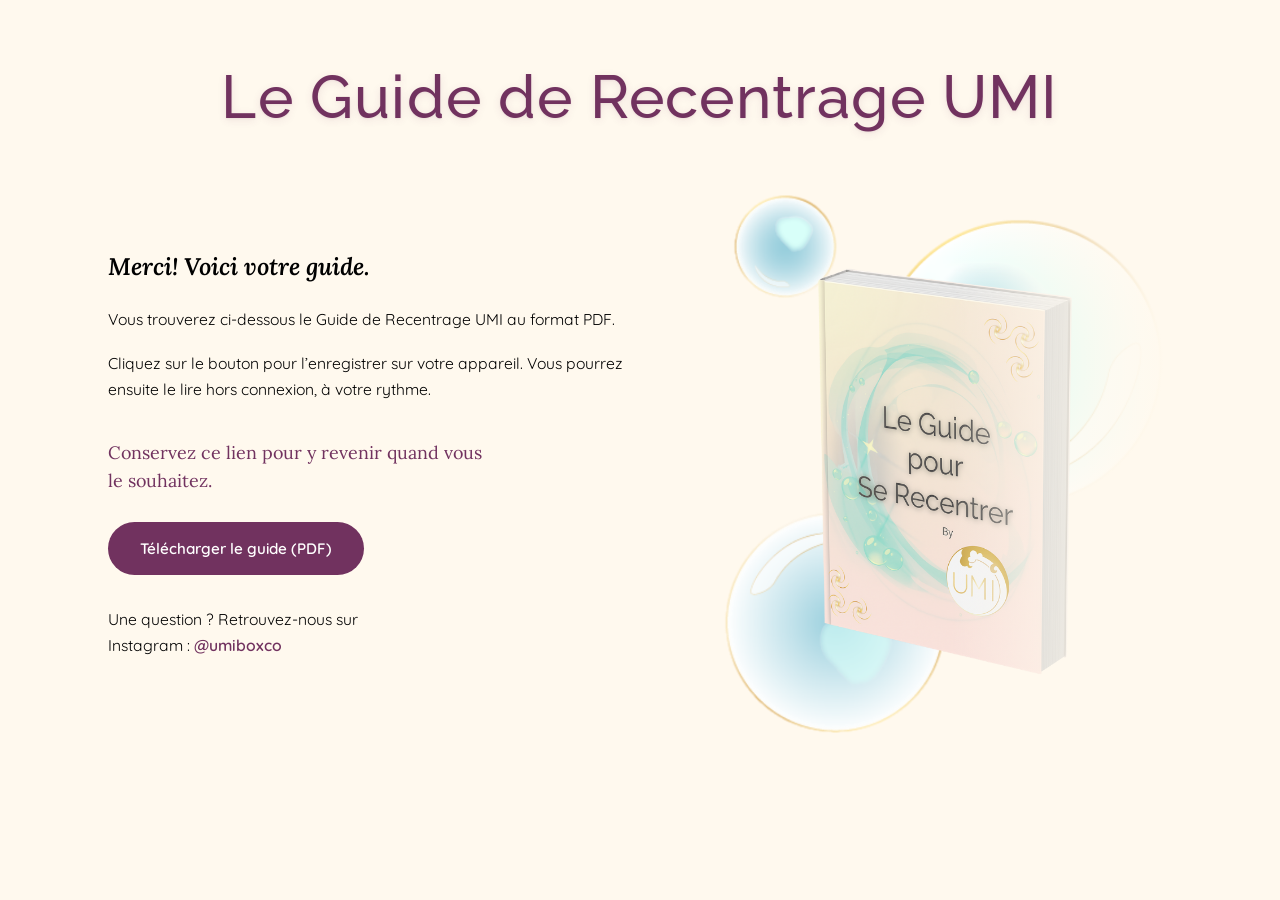
==== guide-recentrage-umi.html @ fcbb3e37 "update" ====
<!DOCTYPE html>
<html lang="fr">

<head>
	<meta charset="UTF-8" />
	<meta name="viewport" content="width=device-width, initial-scale=1.0" />
	<meta name="robots" content="noindex, nofollow" />
	<title>Le Guide de Recentrage UMI — Téléchargement</title>
	<link rel="preconnect" href="https://fonts.googleapis.com" />
	<link rel="preconnect" href="https://fonts.gstatic.com" crossorigin />
	<link
		href="https://fonts.googleapis.com/css2?family=Raleway:wght@300;400;500;600&family=Quicksand:wght@300;400;500;600&family=Lora:wght@400;500;600&display=swap"
		rel="stylesheet" />

	<script async src="https://plausible.io/js/pa-QYfDeTM0fi3VLkFNxOoc6.js"></script>
	<script>
		window.plausible = window.plausible || function () { (plausible.q = plausible.q || []).push(arguments) }, plausible.init = plausible.init || function (i) { plausible.o = i || {} };
		plausible.init()
	</script>

	<style>
		:root {
			--bg-cream: #fff9ee;
			--text: #000000;
			--plum: #71325f;
		}

		* {
			margin: 0;
			padding: 0;
			box-sizing: border-box;
		}

		body {
			font-family: "Quicksand", sans-serif;
			background: var(--bg-cream);
			color: var(--text);
			min-height: 100vh;
			line-height: 1.65;
		}

		.page {
			max-width: 1120px;
			margin: 0 auto;
			padding: 48px 28px 72px;
		}

		.page-header {
			text-align: center;
			margin-bottom: 48px;
		}

		.page-title {
			font-family: "Raleway", sans-serif;
			font-size: 60px;
			font-weight: 500;
			color: var(--plum);
			letter-spacing: 0.02em;
			text-shadow: 0 2px 8px rgba(113, 50, 95, 0.12), 0 1px 2px rgba(113, 50, 95, 0.08);
		}

		.layout {
			display: grid;
			grid-template-columns: minmax(0, 1.15fr) minmax(0, 0.95fr);
			gap: clamp(32px, 5vw, 56px);
			align-items: center;
		}

		.copy {
			max-width: 36rem;
			padding-right: clamp(0px, 2vw, 24px);
		}

		.copy h2 {
			font-family: "Lora", serif;
			font-size: clamp(1.25rem, 2.4vw, 1.5rem);
			font-style: italic;
			font-weight: 600;
			color: var(--text);
			line-height: 1.45;
			margin-bottom: 22px;
		}

		.copy p {
			font-size: 0.98rem;
			margin-bottom: 18px;
			color: var(--text);
		}

		.cta-block {
			font-family: "Lora", serif;
			text-align: left;
			margin-top: 36px;
			margin-bottom: 28px;
		}

		.cta-block p {
			font-size: clamp(1rem, 1.8vw, 1.12rem);
			line-height: 1.55;
			max-width: 34ch;
			margin: 0;
			color: var(--plum);
		}

		.download-wrap {
			margin: 0;
		}

		.download-btn {
			display: inline-block;
			padding: 14px 32px;
			border: none;
			border-radius: 999px;
			background: var(--plum);
			color: #fff;
			font-family: "Quicksand", sans-serif;
			font-size: 0.95rem;
			font-weight: 600;
			text-decoration: none;
			cursor: pointer;
			white-space: nowrap;
			transition: background 0.2s ease, transform 0.15s ease;
		}

		.download-btn:hover {
			background: #5f2a50;
		}

		.download-btn:active {
			transform: scale(0.98);
		}

		.contact-note {
			font-size: 0.9rem;
			color: rgba(0, 0, 0, 0.65);
			margin-top: 32px;
			margin-bottom: 0;
			max-width: 34ch;
		}

		.contact-note a {
			color: var(--plum);
			font-weight: 600;
			text-decoration: none;
		}

		.contact-note a:hover {
			text-decoration: underline;
		}

		.visual {
			display: flex;
			align-items: center;
			justify-content: center;
			position: relative;
			min-height: 0;
		}

		.visual::after {
			content: "";
			position: absolute;
			top: 0;
			right: 0;
			bottom: 0;
			width: min(58%, 220px);
			pointer-events: none;
			z-index: 1;
			background: linear-gradient(to right,
					rgba(255, 249, 238, 0) 0%,
					rgba(255, 249, 238, 0.55) 45%,
					var(--bg-cream) 100%);
		}

		.book-wrap {
			position: relative;
			z-index: 0;
			max-width: min(440px, 94vw);
		}

		.book-wrap img {
			width: 100%;
			height: auto;
			display: block;
		}

		@media (max-width: 880px) {
			.layout {
				grid-template-columns: 1fr;
				align-items: start;
			}

			.copy {
				max-width: none;
				padding-right: 0;
			}

			.visual {
				order: -1;
				margin-bottom: 8px;
			}
		}

		@media (max-width: 640px) {
			.page-title {
				font-size: clamp(1.75rem, 7vw, 60px);
			}
		}

		@media (max-width: 480px) {
			.page {
				padding: 32px 18px 56px;
			}

			.download-btn {
				width: 100%;
				max-width: 320px;
				text-align: center;
				white-space: normal;
			}
		}
	</style>
</head>

<body>
	<div class="page">
		<header class="page-header">
			<h1 class="page-title">Le Guide de Recentrage UMI</h1>
		</header>

		<div class="layout">
			<div class="copy">
				<h2>Merci! Voici votre guide.</h2>

				<p>
					Vous trouverez ci-dessous le Guide de Recentrage UMI au format PDF.
				</p>

				<p>
					Cliquez sur le bouton pour l’enregistrer sur votre appareil. Vous pourrez
					ensuite le lire hors connexion, à votre rythme.
				</p>

				<div class="cta-block">
					<p>Conservez ce lien pour y revenir quand vous le souhaitez.</p>
				</div>

				<div class="download-wrap">
					<a class="download-btn" href="GDRUMI.pdf" download="Guide-de-Recentrage-UMI.pdf" id="download-link">
						Télécharger le guide (PDF)
					</a>
				</div>

				<p class="contact-note">
					Une question ? Retrouvez-nous sur Instagram :
					<a href="https://www.instagram.com/umiboxco/" target="_blank" rel="noopener noreferrer">@umiboxco</a>
				</p>
			</div>

			<div class="visual">
				<div class="book-wrap">
					<img src="guide.png" alt="Couverture du Guide de Recentrage UMI" width="779" height="952" />
				</div>
			</div>
		</div>
	</div>

	<script>
		document.getElementById("download-link").addEventListener("click", function () {
			if (window.plausible) plausible("Guide PDF Download");
		});
	</script>
</body>

</html>
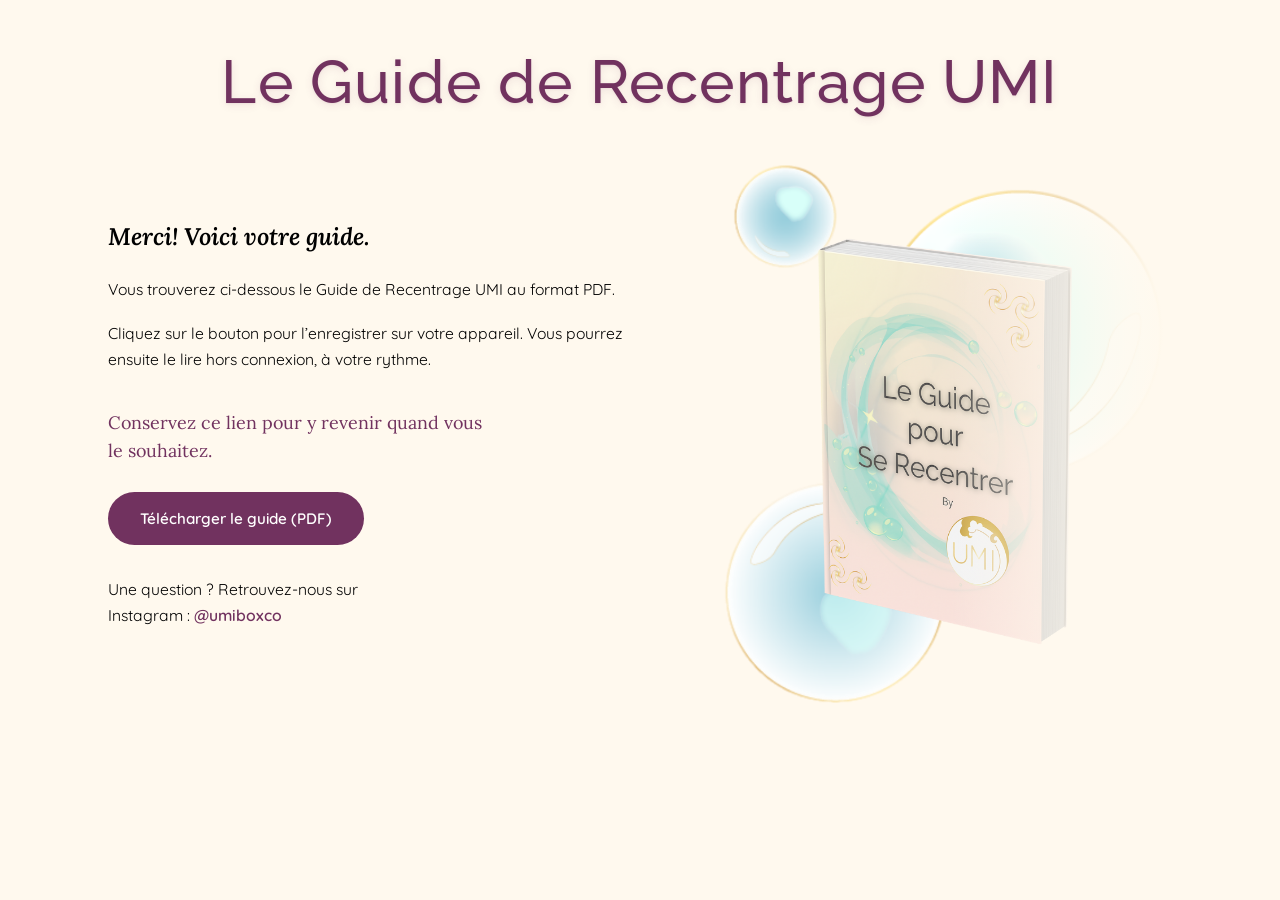
==== commit d41d9477: "guide" ====
--- a/guide-recentrage-umi.html
+++ b/guide-recentrage-umi.html
@@ -42,20 +42,21 @@
 		.page {
 			max-width: 1120px;
 			margin: 0 auto;
-			padding: 48px 28px 72px;
+			padding: clamp(32px, 5vw, 48px) clamp(18px, 4vw, 28px) clamp(48px, 8vw, 72px);
 		}
 
 		.page-header {
 			text-align: center;
-			margin-bottom: 48px;
+			margin-bottom: clamp(28px, 6vw, 48px);
 		}
 
 		.page-title {
 			font-family: "Raleway", sans-serif;
-			font-size: 60px;
+			font-size: clamp(1.65rem, 4.5vw + 0.5rem, 60px);
 			font-weight: 500;
 			color: var(--plum);
 			letter-spacing: 0.02em;
+			line-height: 1.15;
 			text-shadow: 0 2px 8px rgba(113, 50, 95, 0.12), 0 1px 2px rgba(113, 50, 95, 0.08);
 		}
 
@@ -82,20 +83,20 @@
 		}
 
 		.copy p {
-			font-size: 0.98rem;
-			margin-bottom: 18px;
+			font-size: clamp(0.92rem, 2vw, 0.98rem);
+			margin-bottom: clamp(14px, 3vw, 18px);
 			color: var(--text);
 		}
 
 		.cta-block {
 			font-family: "Lora", serif;
 			text-align: left;
-			margin-top: 36px;
-			margin-bottom: 28px;
+			margin-top: clamp(24px, 5vw, 36px);
+			margin-bottom: clamp(20px, 4vw, 28px);
 		}
 
 		.cta-block p {
-			font-size: clamp(1rem, 1.8vw, 1.12rem);
+			font-size: clamp(0.95rem, 2.2vw, 1.12rem);
 			line-height: 1.55;
 			max-width: 34ch;
 			margin: 0;
@@ -108,18 +109,19 @@
 
 		.download-btn {
 			display: inline-block;
-			padding: 14px 32px;
+			padding: 14px clamp(22px, 5vw, 32px);
 			border: none;
 			border-radius: 999px;
 			background: var(--plum);
 			color: #fff;
 			font-family: "Quicksand", sans-serif;
-			font-size: 0.95rem;
+			font-size: clamp(0.9rem, 2vw, 0.95rem);
 			font-weight: 600;
 			text-decoration: none;
 			cursor: pointer;
 			white-space: nowrap;
 			transition: background 0.2s ease, transform 0.15s ease;
+			max-width: 100%;
 		}
 
 		.download-btn:hover {
@@ -187,6 +189,7 @@
 			.layout {
 				grid-template-columns: 1fr;
 				align-items: start;
+				gap: clamp(24px, 5vw, 40px);
 			}
 
 			.copy {
@@ -196,26 +199,51 @@
 
 			.visual {
 				order: -1;
-				margin-bottom: 8px;
-			}
-		}
-
-		@media (max-width: 640px) {
-			.page-title {
-				font-size: clamp(1.75rem, 7vw, 60px);
-			}
-		}
-
-		@media (max-width: 480px) {
-			.page {
-				padding: 32px 18px 56px;
+				margin-bottom: clamp(4px, 2vw, 16px);
+			}
+
+			.visual::after {
+				display: none;
+			}
+
+			.book-wrap {
+				max-width: min(300px, 68vw);
+				margin: 0 auto;
+			}
+		}
+
+		@media (max-width: 600px) {
+			.copy h2 {
+				font-size: clamp(1.15rem, 4.5vw, 1.35rem);
+				margin-bottom: 18px;
+			}
+
+			.cta-block p,
+			.contact-note {
+				max-width: none;
+			}
+
+			.download-wrap {
+				display: block;
+				width: 100%;
 			}
 
 			.download-btn {
+				display: block;
 				width: 100%;
-				max-width: 320px;
 				text-align: center;
 				white-space: normal;
+				line-height: 1.35;
+			}
+		}
+
+		@media (max-width: 380px) {
+			.page-title {
+				font-size: clamp(1.45rem, 7vw, 1.75rem);
+			}
+
+			.book-wrap {
+				max-width: min(260px, 78vw);
 			}
 		}
 	</style>
